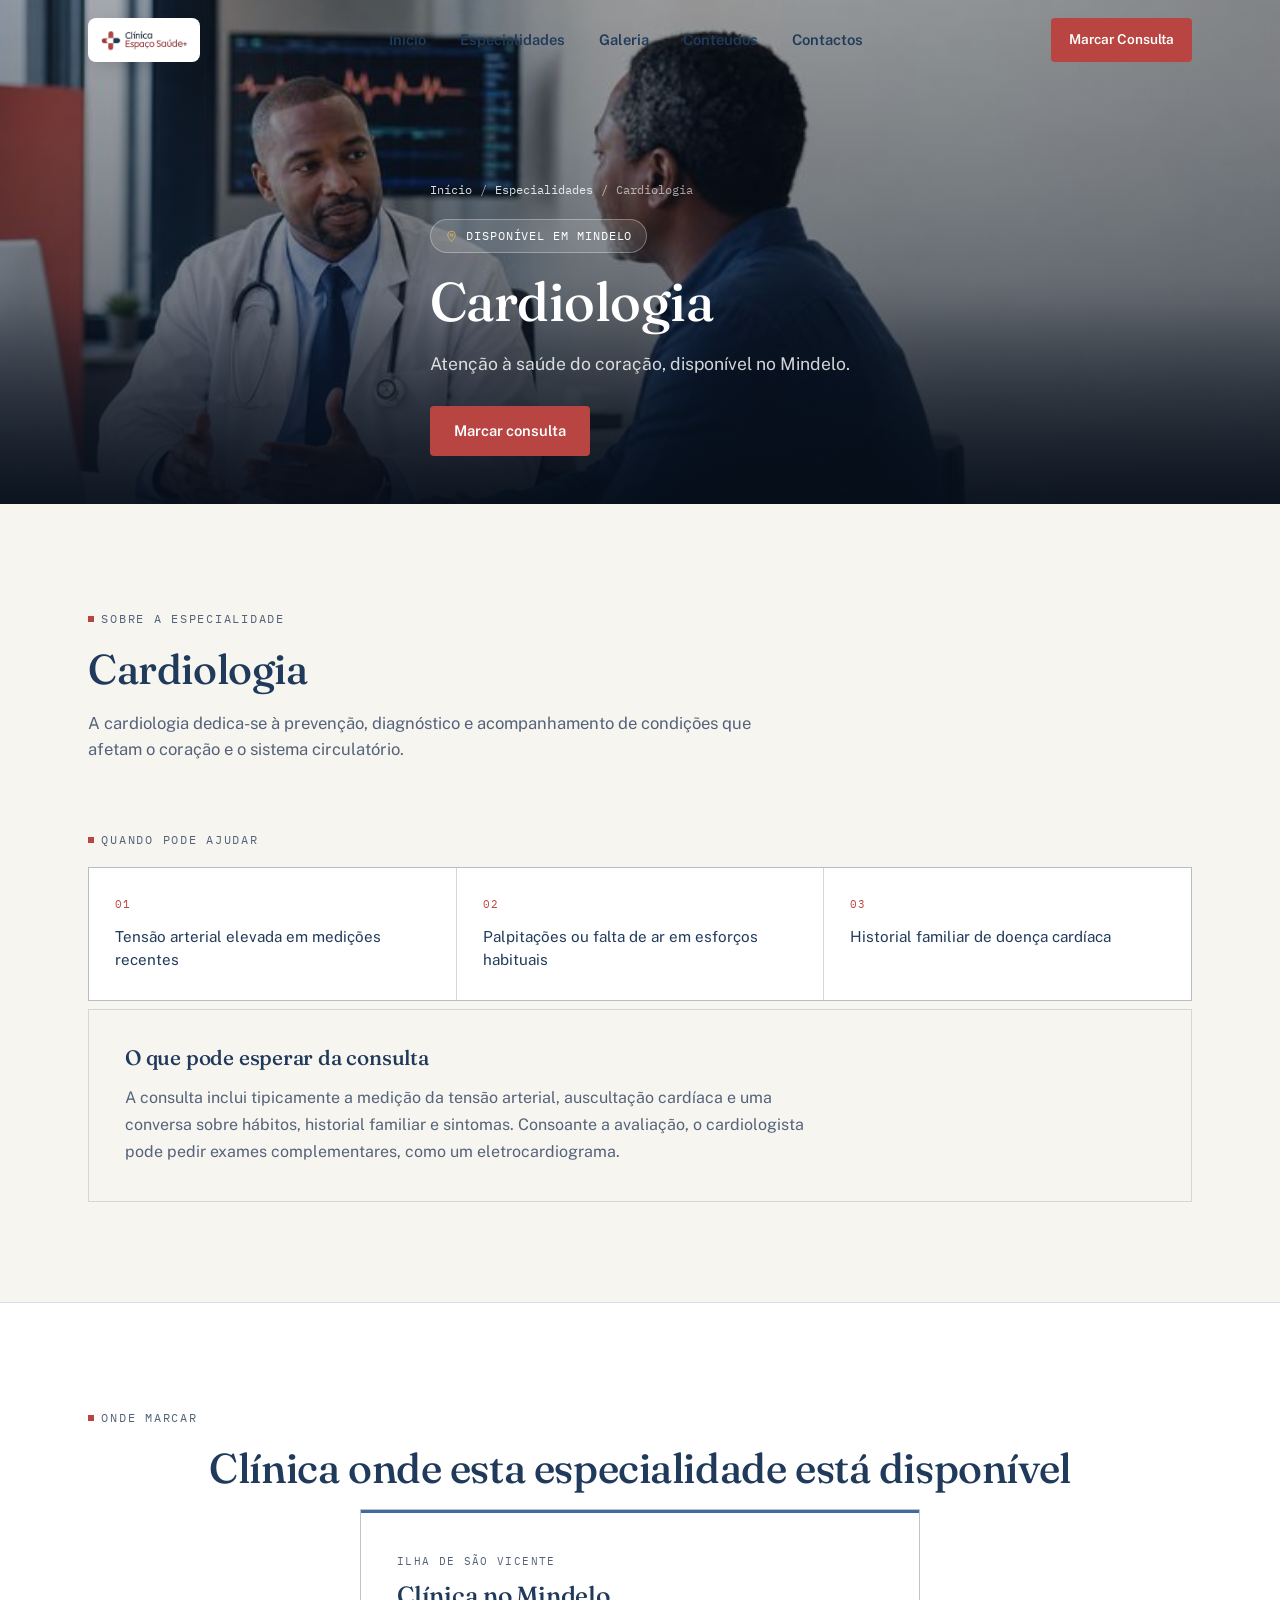
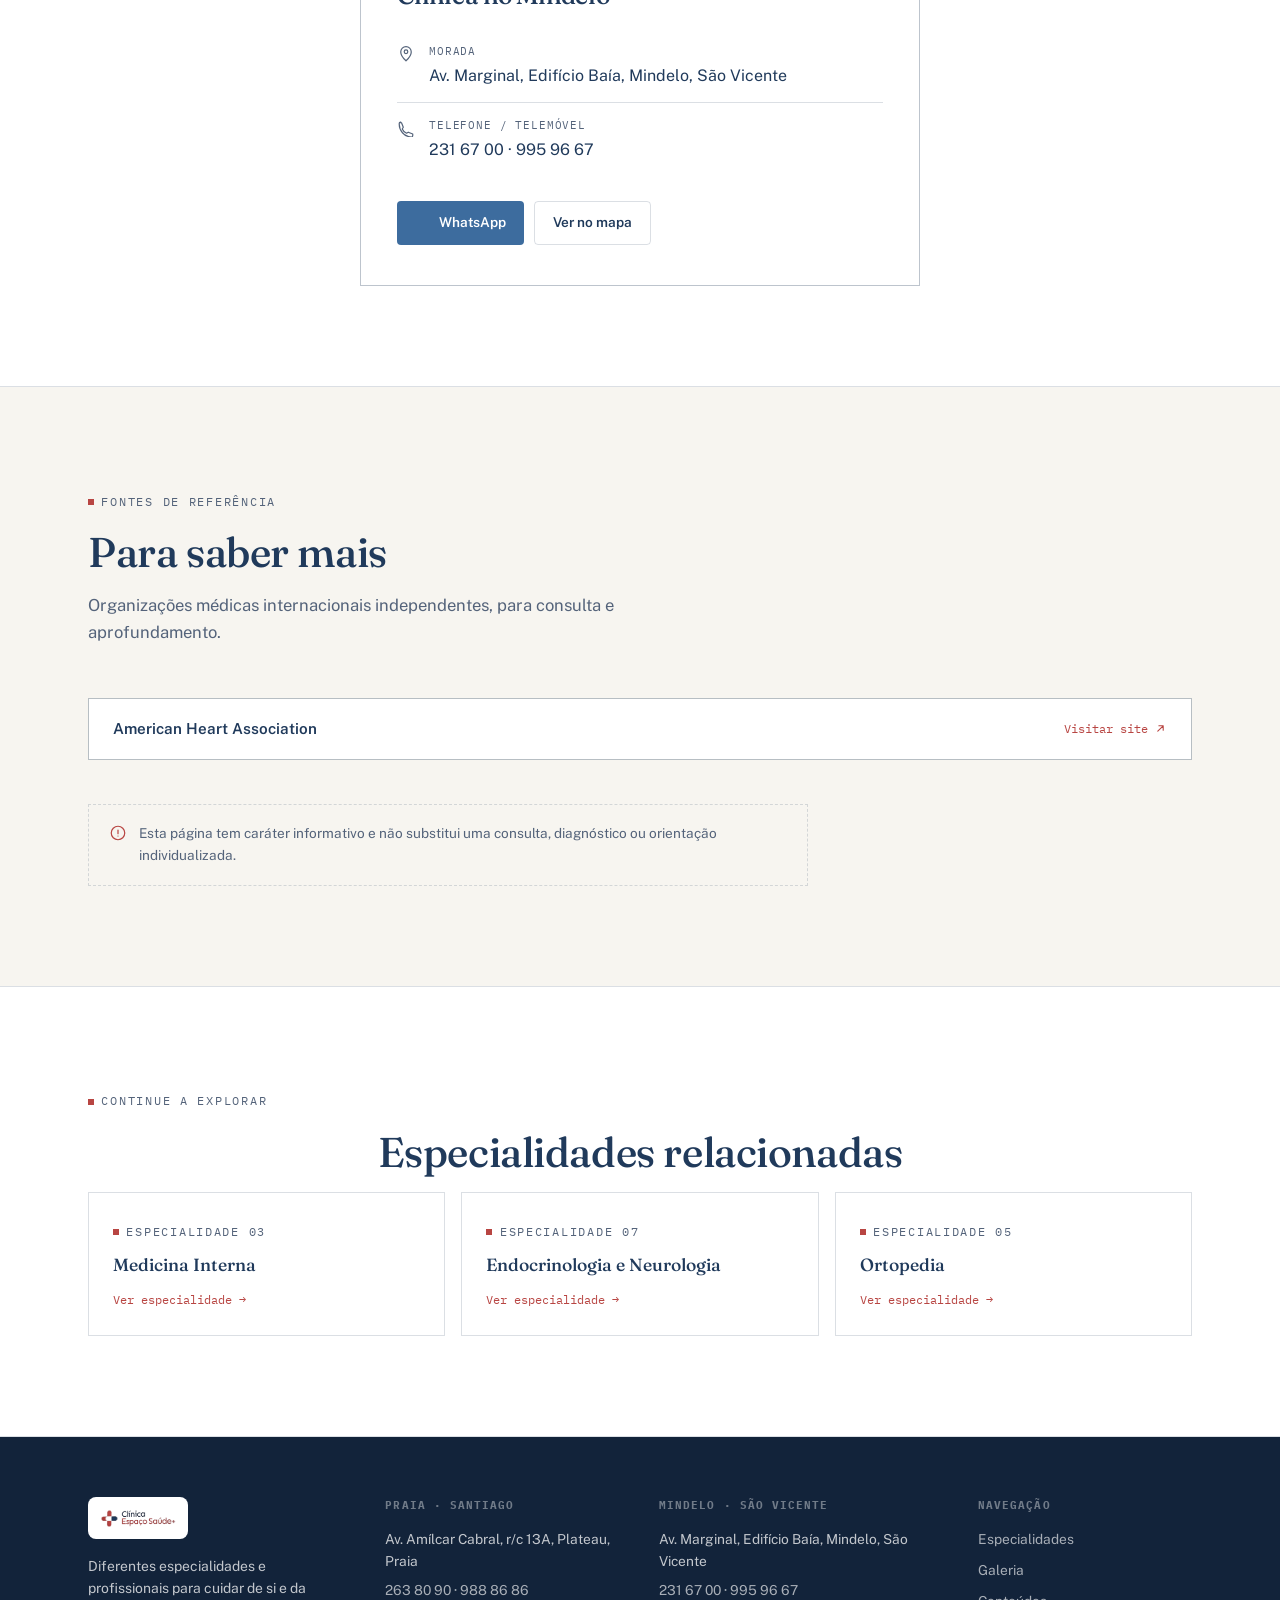
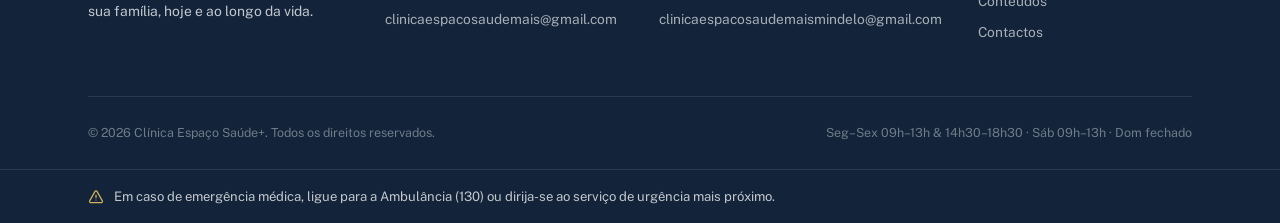
==== especialidades/cardiologia/index.html @ e93e11d9 "Add files via upload atualização do site" ====
<!DOCTYPE html>
<html lang="pt">
<head>
<meta charset="UTF-8">
<meta name="viewport" content="width=device-width, initial-scale=1.0">
<title>Cardiologia · Clínica Espaço Saúde+</title>
<meta name="description" content="A cardiologia dedica-se à prevenção, diagnóstico e acompanhamento de condições que afetam o coração e o sistema circulatório.">

<!-- Open Graph / partilha em redes sociais e WhatsApp -->
<meta property="og:type" content="website">
<meta property="og:site_name" content="Clínica Espaço Saúde+">
<meta property="og:title" content="Cardiologia · Clínica Espaço Saúde+">
<meta property="og:description" content="A cardiologia dedica-se à prevenção, diagnóstico e acompanhamento de condições que afetam o coração e o sistema circulatório.">
<meta property="og:image" content="https://clinicaesm.github.io/espacosaudemais/assets/specialties/cardiologia-prevencao-cabo-verde.jpg">
<meta property="og:url" content="https://clinicaesm.github.io/espacosaudemais/especialidades/cardiologia/">
<meta property="og:locale" content="pt_PT">
<meta name="twitter:card" content="summary_large_image">
<meta name="twitter:title" content="Cardiologia · Clínica Espaço Saúde+">
<meta name="twitter:description" content="A cardiologia dedica-se à prevenção, diagnóstico e acompanhamento de condições que afetam o coração e o sistema circulatório.">
<meta name="twitter:image" content="https://clinicaesm.github.io/espacosaudemais/assets/specialties/cardiologia-prevencao-cabo-verde.jpg">
<link rel="preconnect" href="https://fonts.googleapis.com">
<link rel="preconnect" href="https://fonts.gstatic.com" crossorigin>
<link href="https://fonts.googleapis.com/css2?family=Fraunces:ital,opsz,wght@0,9..144,440;0,9..144,500;0,9..144,600;1,9..144,500&family=Public+Sans:wght@400;500;600;700&family=IBM+Plex+Mono:wght@400;500&display=swap" rel="stylesheet">
<link rel="stylesheet" href="../../assets/site.css">
</head>
<body>

<div class="preloader">
  <svg viewBox="0 0 40 40"><circle cx="10" cy="20" r="6" fill="#B84542"/><circle cx="30" cy="20" r="6" fill="none" stroke="#fff" stroke-width="2"/><path d="M16,20 C20,12 20,28 24,20" fill="none" stroke="#fff" stroke-width="1.4" stroke-dasharray="3 3"/></svg>
</div>
<div class="scroll-progress"></div>

<header class="site-header">
  <div class="container header-inner">
    <a href="../../index.html" class="brand"><span class="brand-chip"><img src="../../assets/brand/logo.png" alt="Clínica Espaço Saúde+"></span></a>
    <nav class="main-nav">
      <a href="../../index.html">Início</a>
      <a href="../../index.html#especialidades">Especialidades</a>
      <a href="../../index.html#galeria">Galeria</a>
      <a href="../../index.html#conteudos">Conteúdos</a>
      <a href="../../index.html#contactos">Contactos</a>
    </nav>
    <a href="https://wa.me/2389959667?text=Ol%C3%A1%21%20Gostaria%20de%20marcar%20uma%20consulta%20na%20Cl%C3%ADnica%20Espa%C3%A7o%20Sa%C3%BAde%2B%20%28Mindelo%29." target="_blank" rel="noopener noreferrer" class="btn btn-primary btn-sm header-cta">Marcar Consulta</a>
    <button class="menu-toggle" aria-label="Abrir menu" aria-expanded="false"><span></span><span></span><span></span></button>
  </div>
  <div class="mobile-nav">
    <a href="../../index.html">Início</a>
    <a href="../../index.html#especialidades">Especialidades</a>
    <a href="../../index.html#galeria">Galeria</a>
    <a href="../../index.html#conteudos">Conteúdos</a>
    <a href="../../index.html#contactos">Contactos</a>
    <a href="https://wa.me/2389959667?text=Ol%C3%A1%21%20Gostaria%20de%20marcar%20uma%20consulta%20na%20Cl%C3%ADnica%20Espa%C3%A7o%20Sa%C3%BAde%2B%20%28Mindelo%29." target="_blank" rel="noopener noreferrer" class="btn btn-primary">Marcar Consulta</a>
  </div>
</header>

<main>
  <section class="spec-page-hero">
    <img src="../../assets/specialties/cardiologia-prevencao-cabo-verde.jpg" alt="Consulta de prevenção cardiovascular com paciente adulto" loading="eager">
    <div class="hero-overlay" aria-hidden="true"></div>
    <div class="container">
      <div class="spec-page-hero-inner">
        <div class="breadcrumb"><a href="../../index.html">Início</a><span>/</span><a href="../../index.html#especialidades">Especialidades</a><span>/</span><span>Cardiologia</span></div>
        <div class="availability-badge"><svg viewBox="0 0 24 24" fill="none" stroke-width="1.6" stroke-linecap="round" stroke-linejoin="round"><path d="M12 21s7-6.4 7-11.8A7 7 0 1 0 5 9.2C5 14.6 12 21 12 21z"/><circle cx="12" cy="9" r="2.4"/></svg>Disponível em Mindelo</div>
        <h1>Cardiologia</h1>
        <p class="hero-sub">Atenção à saúde do coração, disponível no Mindelo.</p>
        <a href="https://wa.me/2389959667?text=Ol%C3%A1%21%20Gostaria%20de%20marcar%20uma%20consulta%20na%20Cl%C3%ADnica%20Espa%C3%A7o%20Sa%C3%BAde%2B%20%28Mindelo%29." target="_blank" rel="noopener noreferrer" class="btn btn-primary">Marcar consulta</a>
      </div>
    </div>
  </section>

  <section class="section">
    <div class="container">
      <p class="eyebrow reveal">Sobre a especialidade</p>
      <h2 class="reveal" style="max-width:640px;">Cardiologia</h2>
      <p class="section-sub reveal" style="max-width:680px;">A cardiologia dedica-se à prevenção, diagnóstico e acompanhamento de condições que afetam o coração e o sistema circulatório.</p>

      <p class="eyebrow reveal" style="margin-top:16px;">Quando pode ajudar</p>
      <div class="situation-grid"><div class="situation-card reveal"><span class="num">01</span><p>Tensão arterial elevada em medições recentes</p></div><div class="situation-card reveal"><span class="num">02</span><p>Palpitações ou falta de ar em esforços habituais</p></div><div class="situation-card reveal"><span class="num">03</span><p>Historial familiar de doença cardíaca</p></div></div>

      <div class="expect-block reveal">
        <h3>O que pode esperar da consulta</h3>
        <p>A consulta inclui tipicamente a medição da tensão arterial, auscultação cardíaca e uma conversa sobre hábitos, historial familiar e sintomas. Consoante a avaliação, o cardiologista pode pedir exames complementares, como um eletrocardiograma.</p>
      </div>
    </div>
  </section>

  <section class="section section--alt">
    <div class="container">
      <p class="eyebrow reveal center">Onde marcar</p>
      <h2 class="reveal center">Clínica onde esta especialidade está disponível</h2>
      <div class="location-panels location-panels--single"><div class="location-panel" style="border-top-color:var(--azul-medio)">
          <p class="loc-eyebrow">Ilha de São Vicente</p>
          <h3>Clínica no Mindelo</h3>
          <div class="loc-row">
            <svg viewBox="0 0 24 24" fill="none" stroke-width="1.6" stroke-linecap="round" stroke-linejoin="round"><path d="M12 21s7-6.4 7-11.8A7 7 0 1 0 5 9.2C5 14.6 12 21 12 21z"/><circle cx="12" cy="9" r="2.4"/></svg>
            <div><div class="label">Morada</div><div class="val">Av. Marginal, Edifício Baía, Mindelo, São Vicente</div></div>
          </div>
          <div class="loc-row">
            <svg viewBox="0 0 24 24" fill="none" stroke-width="1.6" stroke-linecap="round" stroke-linejoin="round"><path d="M4 5h2l2.4 6-1.4 2.3a11 11 0 0 0 5.7 5.7l2.3-1.4 6 2.4v2a2 2 0 0 1-2.2 2A17 17 0 0 1 3 6.2 2 2 0 0 1 5 4z"/></svg>
            <div><div class="label">Telefone / Telemóvel</div><div class="val"><a href="tel:+2382316700">231 67 00</a> · <a href="tel:+2389959667">995 96 67</a></div></div>
          </div>
          <div class="loc-actions">
            <a href="https://wa.me/2389959667?text=Ol%C3%A1%21%20Gostaria%20de%20marcar%20uma%20consulta%20na%20Cl%C3%ADnica%20Espa%C3%A7o%20Sa%C3%BAde%2B%20%28Mindelo%29." target="_blank" rel="noopener noreferrer" class="btn btn-primary btn-sm" style="background:var(--azul-medio)"><svg viewBox="0 0 24 24" fill="none" stroke-width="2" stroke-linecap="round" stroke-linejoin="round"><path d="M12 3a9 9 0 0 0-7.8 13.5L3 21l4.6-1.2A9 9 0 1 0 12 3z"/><path d="M8.3 9.3c.3 2.4 2.4 5 4.8 5.8.6.2 1.2 0 1.5-.5l.4-.7c.2-.3.6-.4.9-.2l1.9.9c.3.1.5.5.4.8-.4 1.5-1.7 2.4-3.2 2.2-3.7-.4-7-3.8-7.4-7.4-.2-1.5.7-2.8 2.2-3.2.3-.1.7.1.8.4l.9 1.9c.1.3 0 .7-.2.9l-.7.4c-.5.3-.7.9-.5 1.5z"/></svg>WhatsApp</a>
            <a href="https://www.google.com/maps/search/?api=1&query=Av.%20Marginal%2C%20Edif%C3%ADcio%20Ba%C3%ADa%2C%20Mindelo%2C%20S%C3%A3o%20Vicente%2C%20Cabo%20Verde" target="_blank" rel="noopener noreferrer" class="btn btn-ghost btn-sm">Ver no mapa</a>
          </div>
        </div></div>
    </div>
  </section>

  <section class="section">
    <div class="container">
      <p class="eyebrow reveal">Fontes de referência</p>
      <h2 class="reveal" style="max-width:640px;">Para saber mais</h2>
      <p class="section-sub reveal">Organizações médicas internacionais independentes, para consulta e aprofundamento.</p>
      <div class="reference-list"><div class="reference-item"><span>American Heart Association</span><a href="https://www.heart.org/en/health-topics" target="_blank" rel="noopener noreferrer">Visitar site <svg viewBox="0 0 24 24" fill="none" stroke-width="2" stroke-linecap="round" stroke-linejoin="round"><path d="M7 17 17 7M9 7h8v8"/></svg></a></div></div>

      <div class="disclaimer-note reveal">
        <svg viewBox="0 0 24 24" fill="none" stroke-width="1.6" stroke-linecap="round" stroke-linejoin="round"><circle cx="12" cy="12" r="9"/><path d="M12 8v5M12 16h.01"/></svg>
        <p>Esta página tem caráter informativo e não substitui uma consulta, diagnóstico ou orientação individualizada.</p>
      </div>
    </div>
  </section>

  <section class="section section--alt">
    <div class="container">
      <p class="eyebrow reveal center">Continue a explorar</p>
      <h2 class="reveal center">Especialidades relacionadas</h2>
      <div class="related-grid"><a class="related-card" href="../../especialidades/medicina-interna/index.html"><p class="eyebrow">Especialidade 03</p><h4>Medicina Interna</h4><span class="arrow">Ver especialidade →</span></a><a class="related-card" href="../../especialidades/endocrinologia-neurologia/index.html"><p class="eyebrow">Especialidade 07</p><h4>Endocrinologia e Neurologia</h4><span class="arrow">Ver especialidade →</span></a><a class="related-card" href="../../especialidades/ortopedia/index.html"><p class="eyebrow">Especialidade 05</p><h4>Ortopedia</h4><span class="arrow">Ver especialidade →</span></a></div>
    </div>
  </section>
</main>

<footer class="site-footer">
  <div class="container">
    <div class="footer-grid">
      <div>
        <span class="footer-brand-chip"><img src="../../assets/brand/logo.png" alt="Clínica Espaço Saúde+"></span>
        <p>Diferentes especialidades e profissionais para cuidar de si e da sua família, hoje e ao longo da vida.</p>
      </div>
      <div class="footer-col">
        <h5>Praia · Santiago</h5>
        <div>Av. Amílcar Cabral, r/c 13A, Plateau, Praia</div>
        <div><a href="tel:+2382638090" style="display:inline;margin:0;">263 80 90</a> · <a href="tel:+2389888686" style="display:inline;margin:0;">988 86 86</a></div>
        <div><a href="mailto:clinicaespacosaudemais@gmail.com" style="display:inline;margin:0;">clinicaespacosaudemais@gmail.com</a></div>
      </div>
      <div class="footer-col">
        <h5>Mindelo · São Vicente</h5>
        <div>Av. Marginal, Edifício Baía, Mindelo, São Vicente</div>
        <div><a href="tel:+2382316700" style="display:inline;margin:0;">231 67 00</a> · <a href="tel:+2389959667" style="display:inline;margin:0;">995 96 67</a></div>
        <div><a href="mailto:clinicaespacosaudemaismindelo@gmail.com" style="display:inline;margin:0;">clinicaespacosaudemaismindelo@gmail.com</a></div>
      </div>
      <div class="footer-col">
        <h5>Navegação</h5>
        <a href="../../index.html#especialidades">Especialidades</a>
        <a href="../../index.html#galeria">Galeria</a>
        <a href="../../index.html#conteudos">Conteúdos</a>
        <a href="../../index.html#contactos">Contactos</a>
      </div>
    </div>
    <div class="footer-bottom">
      <span>© <span class="year"></span> Clínica Espaço Saúde+. Todos os direitos reservados.</span>
      <span>Seg–Sex 09h–13h &amp; 14h30–18h30 · Sáb 09h–13h · Dom fechado</span>
    </div>
  </div>
</footer>

<div class="emergency-note">
  <div class="container">
    <svg viewBox="0 0 24 24" fill="none" stroke-width="1.8" stroke-linecap="round" stroke-linejoin="round"><path d="M12 9v4M12 16.5h.01M10.3 3.9 2.5 17.8A1.8 1.8 0 0 0 4 20.5h16a1.8 1.8 0 0 0 1.5-2.7L13.7 3.9a1.8 1.8 0 0 0-3.4 0Z"/></svg>
    <span>Em caso de emergência médica, ligue para a Ambulância (130) ou dirija-se ao serviço de urgência mais próximo.</span>
  </div>
</div>

<button class="back-to-top" aria-label="Voltar ao topo"><svg viewBox="0 0 24 24" fill="none" stroke-width="2" stroke-linecap="round" stroke-linejoin="round"><path d="M12 19V5M5 12l7-7 7 7"/></svg></button>

<script src="../../assets/page.js"></script>
</body>
</html>
---- assets/site.css ----
/* ============ RESET ============ */
*,*::before,*::after{box-sizing:border-box;margin:0;padding:0;}
html{scroll-behavior:smooth;}
img,svg{display:block;max-width:100%;}
a{color:inherit;text-decoration:none;}
button{font:inherit;background:none;border:none;cursor:pointer;color:inherit;}
ul{list-style:none;}
img{height:auto;}

/* ============ TOKENS (paleta real da logo) ============ */
:root{
  --tinta:#203A5B;        /* azul-marinho — extraído da logo oficial (píxeis sólidos) */
  --tinta-deep:#12233A;   /* azul-marinho profundo — Hero, rodapé, blocos institucionais */
  --azul-medio:#3D6C9E;   /* azul médio, acento secundário (Mindelo) */
  --sinal:#B84542;        /* coral — extraído da logo oficial (píxeis sólidos) */
  --sinal-2:#96332F;      /* coral profundo — hover e texto coral sobre fundo claro */
  --dourado:#D3B45D;      /* dourado — detalhe cartográfico discreto */
  --bruma:#F7F5F0;        /* marfim — fundo das secções claras alternadas (era cinza-claro) */
  --papel:#FFFFFF;
  --neblina:#54637A;
  --linha:rgba(32,58,91,.16);
  --radius:4px;
  --ease:cubic-bezier(.22,1,.36,1);
  --font-display:'Fraunces',Georgia,serif;
  --font-body:'Public Sans',-apple-system,BlinkMacSystemFont,'Segoe UI',sans-serif;
  --font-mono:'IBM Plex Mono','SFMono-Regular',Menlo,monospace;
}

body{font-family:var(--font-body);background:var(--bruma);color:var(--tinta);line-height:1.6;overflow-x:hidden;-webkit-font-smoothing:antialiased;}
h1,h2,h3{font-family:var(--font-display);font-weight:500;line-height:1.14;letter-spacing:-.01em;}
.container{max-width:1160px;margin:0 auto;padding:0 28px;}
.section{padding:100px 0;position:relative;}
.section--alt{background:var(--papel);border-top:1px solid var(--linha);border-bottom:1px solid var(--linha);}
.center{text-align:center;margin-left:auto;margin-right:auto;}
a:focus-visible,button:focus-visible,[tabindex]:focus-visible{outline:2px solid var(--sinal);outline-offset:3px;border-radius:2px;}

.eyebrow{font-family:var(--font-mono);font-size:.72rem;letter-spacing:.15em;text-transform:uppercase;color:var(--neblina);display:inline-flex;align-items:center;gap:.65em;margin-bottom:18px;}
.eyebrow::before{content:'';width:6px;height:6px;background:var(--sinal);flex-shrink:0;}
.eyebrow.on-dark{color:rgba(255,255,255,.68);}

h2{font-size:clamp(1.85rem,1.3rem + 2.2vw,2.6rem);margin-bottom:16px;}
.section-sub{color:var(--neblina);font-size:1.04rem;max-width:560px;margin-bottom:52px;}
.section-sub.center{margin-left:auto;margin-right:auto;}

.reveal{opacity:0;transform:translateY(22px);transition:opacity .8s var(--ease),transform .8s var(--ease);}
.reveal.in{opacity:1;transform:translateY(0);}
.reveal-mask .mask-line{overflow:hidden;display:block;}
.reveal-mask .mask-line span{display:inline-block;transform:translateY(112%);transition:transform 1s var(--ease);}
.reveal-mask.in .mask-line span{transform:translateY(0);}

.btn{display:inline-flex;align-items:center;justify-content:center;gap:8px;min-height:44px;padding:13px 24px;border-radius:var(--radius);font-size:.92rem;font-weight:600;transition:transform .3s var(--ease),background .3s var(--ease),box-shadow .3s var(--ease),border-color .3s var(--ease);white-space:nowrap;}
.btn-primary{background:var(--sinal);color:#fff;}
.btn-primary:hover{background:var(--sinal-2);transform:translateY(-2px);box-shadow:0 10px 24px -8px rgba(184,65,62,.5);}
.btn-ghost{border:1px solid var(--linha);color:var(--tinta);}
.btn-ghost:hover{border-color:var(--tinta);}
.btn-light{background:#fff;color:var(--tinta);}
.btn-light:hover{transform:translateY(-2px);box-shadow:0 10px 24px -8px rgba(0,0,0,.3);}
.btn-outline-light{border:1px solid rgba(255,255,255,.45);color:#fff;}
.btn-outline-light:hover{border-color:#fff;background:rgba(255,255,255,.08);}
.btn-sm{padding:10px 18px;font-size:.85rem;}
.btn svg{width:16px;height:16px;flex-shrink:0;}

/* ============ PRELOADER / PROGRESS ============ */
.preloader{position:fixed;inset:0;background:var(--tinta);z-index:999;display:flex;align-items:center;justify-content:center;transition:opacity .6s var(--ease),visibility .6s;}
.preloader svg{width:34px;height:34px;}
.preloader.done{opacity:0;visibility:hidden;}
.scroll-progress{position:fixed;top:0;left:0;height:2px;background:var(--sinal);width:0%;z-index:200;transition:width .1s linear;}

/* ============ HEADER ============ */
.site-header{position:fixed;top:0;left:0;right:0;z-index:150;padding:18px 0;transition:padding .35s var(--ease),background .35s var(--ease),box-shadow .35s var(--ease);}
.site-header.scrolled{padding:12px 0;background:rgba(245,246,247,.9);backdrop-filter:blur(14px);-webkit-backdrop-filter:blur(14px);box-shadow:0 1px 0 var(--linha);}
.header-inner{display:flex;align-items:center;justify-content:space-between;gap:24px;}
.brand{display:flex;align-items:center;cursor:pointer;}
.brand-chip{background:#fff;border-radius:8px;padding:7px 12px;box-shadow:0 6px 20px -8px rgba(20,35,55,.35);display:flex;align-items:center;transition:box-shadow .3s var(--ease);}
.site-header.scrolled .brand-chip{box-shadow:none;padding:5px 8px;}
.brand-chip img{height:30px;width:auto;display:block;}
.main-nav{display:flex;gap:34px;font-size:.92rem;font-weight:600;}
.main-nav button{position:relative;padding:4px 0;color:#fff;transition:color .3s var(--ease);cursor:pointer;}
.site-header.scrolled .main-nav button{color:var(--tinta);}
.main-nav button::after{content:'';position:absolute;left:0;bottom:0;width:0;height:1px;background:currentColor;transition:width .3s var(--ease);}
.main-nav button:hover::after{width:100%;}
.header-cta{display:inline-flex;}
.menu-toggle{display:none;flex-direction:column;justify-content:center;align-items:center;gap:5px;width:44px;height:44px;}
.menu-toggle span{height:2px;background:#fff;width:26px;transition:transform .3s var(--ease),opacity .3s var(--ease),background .3s var(--ease);}
.site-header.scrolled .menu-toggle span{background:var(--tinta);}
.menu-toggle.active span:nth-child(1){transform:translateY(7px) rotate(45deg);}
.menu-toggle.active span:nth-child(2){opacity:0;}
.menu-toggle.active span:nth-child(3){transform:translateY(-7px) rotate(-45deg);}
.mobile-nav{display:none;flex-direction:column;gap:2px;background:var(--papel);border-top:1px solid var(--linha);max-height:0;overflow:hidden;transition:max-height .4s var(--ease);box-shadow:0 20px 40px -20px rgba(20,35,55,.3);}
.mobile-nav.open{max-height:460px;}
.mobile-nav button{text-align:left;padding:16px 28px;border-bottom:1px solid var(--linha);font-size:.95rem;font-weight:600;color:var(--tinta);cursor:pointer;}
.mobile-nav .btn{margin:16px 28px;}

/* ============ HERO ============ */
.hero{position:relative;min-height:92vh;display:flex;align-items:center;overflow:hidden;background:var(--tinta-deep);}
.hero .container{width:100%;}
.hero-photo{position:absolute;inset:0;background-image:url('assets/background/hero-familia-ilhas.jpg');background-size:cover;background-position:center 26%;background-repeat:no-repeat;}
.hero-overlay{position:absolute;inset:0;background:linear-gradient(105deg,rgba(8,18,32,.82) 0%,rgba(8,18,32,.6) 34%,rgba(8,18,32,.28) 58%,rgba(8,18,32,.05) 78%);}
.hero-overlay::after{content:'';position:absolute;inset:0;background:linear-gradient(to top,rgba(6,14,26,.55),transparent 40%);}
@media (max-width:900px){
  .hero{min-height:100vh;}
  .hero-photo{background-position:78% center;}
  .hero-overlay{background:linear-gradient(180deg,rgba(8,18,32,.55) 0%,rgba(8,18,32,.72) 55%,rgba(8,18,32,.92) 100%);}
}
.hero-inner{position:relative;z-index:1;max-width:640px;padding:170px 0 90px;}
.hero-lead{font-family:var(--font-display);font-style:italic;font-size:clamp(1.15rem,.9rem + 1vw,1.5rem);color:rgba(255,255,255,.88);font-weight:440;margin-bottom:10px;}
.hero h1{font-size:clamp(2.6rem,1.9rem + 3.2vw,4.2rem);color:#fff;margin-bottom:22px;}
.hero-sub{font-size:1.1rem;color:rgba(255,255,255,.82);max-width:520px;margin-bottom:40px;line-height:1.65;}
.hero-actions{display:flex;flex-wrap:wrap;gap:14px;}

/* ============ INDICATORS (glassmorphism) ============ */
.indicators{position:relative;background:linear-gradient(180deg,var(--tinta-deep) 0%,#233F5E 45%,#5A7B9C 78%,var(--bruma) 100%);padding:0 0 110px;margin-top:-1px;}
.indicators-grid{display:grid;grid-template-columns:repeat(3,1fr);gap:20px;position:relative;z-index:1;}
.indicator-card{background:rgba(255,255,255,.07);border:1px solid rgba(255,255,255,.14);backdrop-filter:blur(10px);-webkit-backdrop-filter:blur(10px);border-radius:14px;padding:32px 26px;text-align:center;position:relative;overflow:hidden;transition:transform .4s var(--ease),border-color .4s var(--ease);}
.indicator-card::before{content:'';position:absolute;top:-40%;left:-20%;width:70%;height:140%;background:radial-gradient(circle,rgba(194,161,119,.16),transparent 70%);pointer-events:none;}
.indicator-card:hover{transform:translateY(-4px);border-color:rgba(194,161,119,.4);}
.indicator-card svg{width:26px;height:26px;stroke:var(--dourado);margin:0 auto 16px;}
.indicator-num{font-family:var(--font-mono);font-size:2.4rem;font-weight:500;color:#fff;display:block;}
.indicator-label{font-family:var(--font-mono);font-size:.72rem;letter-spacing:.1em;text-transform:uppercase;color:rgba(255,255,255,.6);margin-top:6px;}
@media (prefers-reduced-motion:no-preference){
  .indicator-card{animation:floatCard 6s ease-in-out infinite;}
  .indicator-card:nth-child(2){animation-delay:.5s;animation-duration:6.6s;}
  .indicator-card:nth-child(3){animation-delay:1s;}
}
@keyframes floatCard{0%,100%{transform:translateY(0);}50%{transform:translateY(-6px);}}
@media (max-width:700px){.indicators-grid{grid-template-columns:1fr;gap:14px;}}


/* ============ SPECIALTY STREAMING RAIL (de specialty-streaming.css) ============ */
.specialty-streaming{padding:96px clamp(20px,6vw,88px);overflow:hidden;background:#fff;color:var(--tinta);}
.specialty-streaming__heading{display:grid;grid-template-columns:1.16fr .84fr;align-items:end;gap:48px;max-width:1240px;margin:0 auto 28px;}
.specialty-streaming__eyebrow{margin:0;color:var(--sinal);font:600 .68rem/1.2 var(--font-mono);letter-spacing:.12em;text-transform:uppercase;}
.specialty-streaming h2{max-width:680px;margin:12px 0 0;font-family:var(--font-display);font-size:clamp(2.2rem,1.5rem + 2.5vw,4rem);line-height:1.02;letter-spacing:-.03em;}
.specialty-streaming__heading>p{max-width:390px;margin:0;color:var(--neblina);font:400 1rem/1.7 var(--font-body);}
.specialty-streaming__rail{display:flex;gap:14px;width:min(1320px,calc(100% + 40px));margin:0 auto;padding:16px 20px 32px;overflow-x:auto;overscroll-behavior-inline:contain;scroll-snap-type:x mandatory;scrollbar-width:thin;scrollbar-color:rgba(22,116,119,.55) transparent;perspective:1100px;}
.specialty-streaming__rail::-webkit-scrollbar{height:7px;}
.specialty-streaming__rail::-webkit-scrollbar-track{background:rgba(16,43,58,.08);}
.specialty-streaming__rail::-webkit-scrollbar-thumb{background:#167477;border-radius:999px;}
.specialty-streaming__card{position:relative;flex:0 0 clamp(240px,25vw,335px);min-height:245px;aspect-ratio:16/10;overflow:hidden;border:1px solid rgba(255,255,255,.12);background:var(--tinta);box-shadow:0 11px 24px rgba(10,30,41,.17);color:#fff;scroll-snap-align:start;transform:translateZ(0);transition:transform .25s cubic-bezier(.23,1,.32,1),box-shadow .25s cubic-bezier(.23,1,.32,1);cursor:pointer;text-align:left;padding:0;}
.specialty-streaming__card::before{content:"";position:absolute;z-index:3;inset:0;border:1px solid rgba(244,219,101,.3);opacity:0;transition:opacity .2s cubic-bezier(.23,1,.32,1);pointer-events:none;}
.specialty-streaming__card:hover{z-index:2;transform:translateY(-10px) scale(1.055) rotateY(-1.6deg);box-shadow:0 24px 42px rgba(10,30,41,.28);}
.specialty-streaming__card:hover::before{opacity:1;}
.specialty-streaming__card:focus-visible{outline:2px solid var(--sinal);outline-offset:3px;}
.specialty-streaming__card img{position:absolute;inset:0;width:100%;height:100%;object-fit:cover;transition:transform .55s cubic-bezier(.23,1,.32,1);}
.specialty-streaming__card:hover img{transform:scale(1.08);}
.specialty-streaming__shade{position:absolute;inset:0;background:linear-gradient(180deg,rgba(6,27,39,.05) 8%,rgba(6,27,39,.57) 52%,rgba(6,27,39,.97) 100%);}
.specialty-streaming__meta{position:absolute;z-index:2;top:17px;left:17px;right:17px;display:flex;align-items:center;justify-content:space-between;}
.specialty-streaming__number{color:var(--sinal);font:600 .62rem/1 var(--font-mono);letter-spacing:.1em;}
.specialty-streaming__location{padding:5px 7px;border:1px solid rgba(255,255,255,.35);background:rgba(6,27,39,.68);backdrop-filter:blur(8px);font:600 .64rem/1 var(--font-mono);letter-spacing:.08em;text-transform:uppercase;}
.specialty-streaming__copy{position:absolute;z-index:2;right:17px;bottom:17px;left:17px;}
.specialty-streaming__copy h3{margin:0;font-family:var(--font-display);font-size:1.4rem;line-height:1.05;letter-spacing:-.02em;}
.specialty-streaming__copy p{display:-webkit-box;overflow:hidden;margin:6px 0 0;color:rgba(255,255,255,.79);font:400 .73rem/1.45 var(--font-body);-webkit-box-orient:vertical;-webkit-line-clamp:2;}
.specialty-streaming__link{display:inline-flex;align-items:center;gap:8px;margin-top:10px;color:#fff;font:700 .74rem/1 var(--font-body);}
.specialty-streaming__arrow{color:var(--sinal);font-size:1rem;}
.specialty-streaming__note{max-width:670px;margin:0 auto;padding-left:17px;border-left:2px solid var(--sinal);color:var(--neblina);font:400 .78rem/1.55 var(--font-body);}
@media (max-width:760px){
  .specialty-streaming{padding:70px 18px;}
  .specialty-streaming__heading{grid-template-columns:1fr;gap:14px;}
  .specialty-streaming__rail{width:calc(100% + 36px);margin-left:-18px;padding:12px 18px 27px;gap:12px;}
  .specialty-streaming__card{flex-basis:78vw;min-height:260px;}
  .specialty-streaming__card:hover{transform:none;}
}
@media (prefers-reduced-motion:reduce){.specialty-streaming *{transition-duration:.01ms!important;}}

/* ============ WHY ============ */
.why-grid{display:grid;grid-template-columns:.85fr 1.15fr;gap:60px;align-items:start;}
.why-text h2{margin-bottom:18px;}
.why-cards{display:flex;flex-direction:column;gap:1px;background:var(--linha);border:1px solid var(--linha);}
.why-card{background:var(--papel);padding:26px 28px;display:flex;gap:18px;align-items:flex-start;}
.why-card svg{width:22px;height:22px;stroke:var(--sinal);flex-shrink:0;margin-top:3px;}
.why-card h4{font-size:1rem;font-weight:600;margin-bottom:6px;}
.why-card p{font-size:.88rem;color:var(--neblina);}

/* ============ LOCATIONS + MAP ============ */
.location-panels{display:grid;grid-template-columns:1fr 1fr;gap:1px;background:var(--linha);border:1px solid var(--linha);margin-bottom:40px;}
.location-panel{background:var(--papel);padding:40px 36px;border-top:3px solid var(--tinta);}
.location-panel[data-loc="mindelo"]{border-top-color:var(--azul-medio);}
.loc-eyebrow{font-family:var(--font-mono);font-size:.7rem;letter-spacing:.12em;text-transform:uppercase;color:var(--neblina);margin-bottom:10px;}
.location-panel h3{font-family:var(--font-display);font-size:1.55rem;font-weight:500;margin-bottom:20px;}
.loc-row{display:flex;gap:14px;padding:14px 0;border-top:1px solid var(--linha);}
.loc-row:first-of-type{border-top:none;}
.loc-row svg{width:18px;height:18px;stroke:var(--neblina);flex-shrink:0;margin-top:2px;}
.loc-row .label{font-family:var(--font-mono);font-size:.66rem;letter-spacing:.08em;text-transform:uppercase;color:var(--neblina);margin-bottom:3px;}
.loc-row .val a{transition:color .3s;}
.loc-row .val a:hover{color:var(--sinal);}
.loc-actions{display:flex;gap:10px;margin-top:24px;flex-wrap:wrap;}
.location-panel[data-loc="mindelo"] .btn-primary{background:var(--azul-medio);}
.location-panel[data-loc="mindelo"] .btn-primary:hover{background:#2E547C;box-shadow:0 10px 24px -8px rgba(61,108,158,.5);}

/* ============ ATLAS SCENE (cena cartográfica 3D) ============ */
.atlas-scene{border:1px solid var(--linha);background:var(--bruma);padding:0;overflow:hidden;}
.atlas-stage{position:relative;width:100%;aspect-ratio:680/300;perspective:1300px;overflow:hidden;}
.atlas-grid-bg{position:absolute;inset:0;background-image:repeating-linear-gradient(0deg,rgba(16,43,58,.07) 0 1px,transparent 1px 34px),repeating-linear-gradient(90deg,rgba(16,43,58,.07) 0 1px,transparent 1px 34px);}
.atlas-halo{position:absolute;border-radius:50%;background:radial-gradient(ellipse,rgba(16,43,58,.22),transparent 72%);filter:blur(3px);pointer-events:none;}
.atlas-halo--praia{width:30%;height:10%;left:15%;top:85%;}
.atlas-halo--mindelo{width:19%;height:8%;left:73%;top:50%;}
.atlas-route-svg{position:absolute;inset:0;width:100%;height:100%;z-index:1;}
.atlas-route{stroke:var(--sinal);stroke-width:1.6;stroke-dasharray:1 8;stroke-linecap:round;opacity:.85;}
.atlas-route-dot{fill:var(--sinal);filter:drop-shadow(0 0 4px rgba(184,69,66,.7));}
.atlas-island{position:absolute;z-index:2;filter:drop-shadow(0 16px 18px rgba(16,43,58,.28));transition:opacity .5s var(--ease),filter .5s var(--ease);transform-style:preserve-3d;}
.atlas-island:not(.is-active){opacity:.5;filter:drop-shadow(0 10px 14px rgba(16,43,58,.18)) saturate(.75);}
.atlas-island--praia{left:10%;top:41%;width:34%;height:48%;}
.atlas-island--mindelo{left:68%;top:14%;width:24%;height:41%;}
@media (prefers-reduced-motion:no-preference){
  .atlas-island--praia{animation:atlasFloatA 22s ease-in-out infinite;}
  .atlas-island--mindelo{animation:atlasFloatB 26s ease-in-out infinite;}
}
@keyframes atlasFloatA{0%,100%{transform:rotateY(-5deg) rotateX(2deg) translateY(0);}50%{transform:rotateY(5deg) rotateX(-1deg) translateY(-7px);}}
@keyframes atlasFloatB{0%,100%{transform:rotateY(4deg) rotateX(-2deg) translateY(-3px);}50%{transform:rotateY(-4deg) rotateX(1deg) translateY(4px);}}
.atlas-controls{display:flex;gap:10px;justify-content:center;flex-wrap:wrap;padding:22px 20px 4px;}
.atlas-label{font-family:var(--font-mono);font-size:.76rem;letter-spacing:.05em;padding:9px 16px;border:1px solid var(--linha);border-radius:100px;color:var(--neblina);background:var(--papel);transition:all .3s var(--ease);}
.atlas-label.is-active{background:var(--tinta);border-color:var(--tinta);color:#fff;}
.atlas-label:not(.is-active):hover{border-color:var(--tinta);color:var(--tinta);}
.atlas-cta{display:flex;margin:16px auto 24px;width:max-content;}
@media (max-width:700px){
  .atlas-stage{aspect-ratio:340/280;}
  .atlas-island--praia{left:11%;top:47%;width:47%;height:41%;}
  .atlas-island--mindelo{left:58%;top:12%;width:34%;height:34%;}
  .atlas-halo--praia{width:40%;left:12%;top:86%;}
  .atlas-halo--mindelo{width:27%;left:60%;top:44%;}
}

/* Lightbox */
.lightbox{position:fixed;inset:0;background:rgba(6,14,26,.94);z-index:400;display:flex;align-items:center;justify-content:center;opacity:0;visibility:hidden;transition:opacity .35s var(--ease),visibility .35s;}
.lightbox.active{opacity:1;visibility:visible;}
.lightbox img{max-width:88vw;max-height:78vh;object-fit:contain;border-radius:4px;}
.lightbox-caption{position:absolute;bottom:36px;left:0;right:0;text-align:center;color:#fff;font-size:.9rem;font-family:var(--font-mono);}
.lightbox-close,.lightbox-prev,.lightbox-next{position:absolute;background:rgba(255,255,255,.1);border:1px solid rgba(255,255,255,.25);border-radius:50%;width:46px;height:46px;display:flex;align-items:center;justify-content:center;transition:background .3s;}
.lightbox-close:hover,.lightbox-prev:hover,.lightbox-next:hover{background:rgba(255,255,255,.22);}
.lightbox-close svg,.lightbox-prev svg,.lightbox-next svg{width:18px;height:18px;stroke:#fff;}
.lightbox-close{top:24px;right:24px;}
.lightbox-prev{left:24px;top:50%;transform:translateY(-50%);}
.lightbox-next{right:24px;top:50%;transform:translateY(-50%);}
@media (max-width:700px){.lightbox-prev,.lightbox-next{width:38px;height:38px;}.lightbox-prev{left:10px;}.lightbox-next{right:10px;}}

/* ============ BLOG ============ */
.blog-note{display:flex;align-items:center;gap:10px;font-family:var(--font-mono);font-size:.75rem;color:var(--neblina);border:1px dashed var(--linha);padding:12px 16px;margin-bottom:44px;max-width:640px;}
.blog-note svg{width:16px;height:16px;stroke:var(--sinal);flex-shrink:0;}

/* ============ CTA BAND ============ */
.cta-band{background:var(--tinta);color:#fff;padding:90px 0;text-align:center;position:relative;overflow:hidden;}
.cta-band h2{color:#fff;}
.cta-band p{color:rgba(255,255,255,.65);max-width:460px;margin:0 auto 32px;font-size:1.02rem;}
.cta-actions{display:flex;gap:14px;justify-content:center;flex-wrap:wrap;}

/* ============ FOOTER ============ */
.site-footer{background:var(--tinta-deep);color:rgba(255,255,255,.75);padding:60px 0 26px;}
.footer-grid{display:grid;grid-template-columns:1.1fr 1fr 1fr .9fr;gap:36px;padding-bottom:44px;}
.footer-brand-chip{background:#fff;border-radius:8px;padding:8px 12px;display:inline-flex;margin-bottom:16px;}
.footer-brand-chip img{height:26px;width:auto;}
.footer-grid p{font-size:.87rem;line-height:1.6;max-width:230px;}
.footer-col h5{font-family:var(--font-mono);font-size:.66rem;letter-spacing:.1em;text-transform:uppercase;color:rgba(255,255,255,.4);margin-bottom:14px;}
.footer-col div{font-size:.86rem;margin-bottom:7px;}
.footer-col a,.footer-col button{font-size:.86rem;display:block;width:100%;text-align:left;margin-bottom:9px;opacity:.85;transition:opacity .3s;cursor:pointer;}
.footer-col a:hover,.footer-col button:hover{opacity:1;color:var(--dourado);}
.footer-bottom{display:flex;justify-content:space-between;align-items:center;padding-top:26px;border-top:1px solid rgba(255,255,255,.1);font-size:.78rem;color:rgba(255,255,255,.4);flex-wrap:wrap;gap:10px;}

/* ============ FLOATING CTA ============ */
.float-cta{position:fixed;bottom:26px;right:26px;z-index:120;}
.float-cta-btn{display:flex;align-items:center;gap:10px;background:var(--sinal);color:#fff;padding:14px 20px;border-radius:100px;box-shadow:0 12px 30px -8px rgba(184,65,62,.55);font-weight:600;font-size:.86rem;transition:transform .3s var(--ease);}
.float-cta-btn:hover{transform:translateY(-2px);}
.float-cta-btn svg{width:17px;height:17px;stroke:#fff;}
.back-to-top{position:fixed;bottom:26px;left:26px;width:44px;height:44px;border-radius:50%;background:var(--papel);border:1px solid var(--linha);display:flex;align-items:center;justify-content:center;z-index:119;opacity:0;visibility:hidden;transform:translateY(8px);transition:all .3s var(--ease);}
.back-to-top.show{opacity:1;visibility:visible;transform:translateY(0);}
body.view-open .back-to-top,body.view-open .float-cta{opacity:0;visibility:hidden;}
.back-to-top svg{width:16px;height:16px;stroke:var(--tinta);}

/* ============ DETAIL VIEW SYSTEM ============ */
.view--detail{position:fixed;inset:0;background:var(--bruma);z-index:300;overflow-y:auto;opacity:0;visibility:hidden;-webkit-overflow-scrolling:touch;}
.view--detail.active{opacity:1;visibility:visible;}
body.view-open{overflow:hidden;}
.detail-topbar{position:sticky;top:0;z-index:10;display:flex;justify-content:space-between;align-items:center;padding:18px 28px;background:rgba(245,246,247,.9);backdrop-filter:blur(14px);-webkit-backdrop-filter:blur(14px);border-bottom:1px solid var(--linha);}
.detail-back{display:inline-flex;align-items:center;gap:8px;font-weight:600;font-size:.9rem;}
.detail-back svg{width:16px;height:16px;stroke:var(--tinta);transition:transform .3s var(--ease);}
.detail-back:hover svg{transform:translateX(-4px);}
.detail-hero{position:relative;padding:70px 0 58px;overflow:hidden;background:var(--tinta-deep);}
.wipe-bar{position:absolute;top:0;left:0;height:4px;width:100%;background:linear-gradient(90deg,var(--sinal),var(--dourado));transform:scaleX(0);transform-origin:left;z-index:2;}
.view--detail.active .wipe-bar{animation:wipeIn .9s var(--ease) forwards;}
@keyframes wipeIn{0%{transform:scaleX(0);opacity:1;}55%{transform:scaleX(1);opacity:1;}100%{transform:scaleX(1);opacity:0;}}
.aurora{position:absolute;inset:-30% -10% auto -10%;height:130%;z-index:0;filter:blur(70px);opacity:.4;pointer-events:none;}
.aurora span{position:absolute;border-radius:50%;}
.aurora span:nth-child(1){width:320px;height:320px;background:var(--sinal);top:0;left:6%;}
.aurora span:nth-child(2){width:280px;height:280px;background:var(--azul-medio);top:60px;right:8%;}
.aurora span:nth-child(3){width:260px;height:260px;background:var(--dourado);bottom:0;left:36%;}
@media (prefers-reduced-motion:no-preference){
  .aurora span:nth-child(1){animation:drift1 14s ease-in-out infinite;}
  .aurora span:nth-child(2){animation:drift2 17s ease-in-out infinite;}
  .aurora span:nth-child(3){animation:drift3 20s ease-in-out infinite;}
}
@keyframes drift1{0%,100%{transform:translate(0,0);}50%{transform:translate(36px,26px);}}
@keyframes drift2{0%,100%{transform:translate(0,0);}50%{transform:translate(-28px,34px);}}
@keyframes drift3{0%,100%{transform:translate(0,0);}50%{transform:translate(20px,-26px);}}
.detail-hero-inner{position:relative;z-index:1;max-width:680px;}
.detail-hero-inner .eyebrow{color:rgba(255,255,255,.6);}
.detail-hero-inner h1{color:#fff;}
.detail-hero-inner .hero-sub{color:rgba(255,255,255,.78);}
.detail-hero-inner .mask-line{overflow:hidden;display:block;}
.detail-hero-inner .mask-line span{display:inline-block;transform:translateY(115%);}
.view--detail.active .detail-hero-inner .mask-line span{animation:maskReveal .9s var(--ease) .38s forwards;}
@keyframes maskReveal{to{transform:translateY(0);}}
.cascade>*{opacity:0;transform:translateY(14px);transition:opacity .55s var(--ease),transform .55s var(--ease);}
.view--detail.active .cascade>*{opacity:1;transform:translateY(0);}
.view--detail.active .cascade>*:nth-child(1){transition-delay:.15s;}
.view--detail.active .cascade>*:nth-child(2){transition-delay:.3s;}
.cascade>h1{opacity:1;transform:none;}
.view--detail.active .cascade>*:nth-child(4){transition-delay:.55s;}
.detail-body{padding:50px 0 100px;}
.detail-columns{display:grid;grid-template-columns:1fr 1fr;gap:54px;}
.detail-columns h4{font-family:var(--font-body);font-size:1rem;font-weight:600;margin-bottom:18px;}
.check-list li{display:flex;gap:12px;padding:12px 0;border-top:1px solid var(--linha);font-size:.92rem;}
.check-list li:first-child{border-top:none;}
.check-list li::before{content:'';width:6px;height:6px;background:var(--sinal);flex-shrink:0;margin-top:7px;}
.mini-article{display:block;width:100%;text-align:left;cursor:pointer;border:1px solid var(--linha);padding:20px;transition:border-color .3s var(--ease);}
.mini-article:hover{border-color:var(--tinta);}
.mini-article h5{font-family:var(--font-body);font-size:.95rem;font-weight:600;margin-bottom:6px;}
.mini-article p{font-size:.85rem;color:var(--neblina);}
.article-body{max-width:640px;}
.article-body p{font-size:1.02rem;margin-bottom:20px;color:var(--tinta);}
.article-meta{font-family:var(--font-mono);font-size:.75rem;color:var(--neblina);display:flex;gap:10px;align-items:center;}
.tbd{font-family:var(--font-mono);font-size:.64rem;letter-spacing:.05em;text-transform:uppercase;color:var(--sinal-2);border:1px dashed rgba(184,65,62,.4);padding:2px 7px;border-radius:100px;margin-left:8px;white-space:nowrap;}

/* ============ RESPONSIVE ============ */
@media (max-width:900px){
  .main-nav,.header-cta{display:none;}
  .menu-toggle{display:flex;}
  .mobile-nav{display:flex;}
  .why-grid{grid-template-columns:1fr;gap:40px;}
  .location-panels{grid-template-columns:1fr;}
  .footer-grid{grid-template-columns:1fr 1fr;gap:30px;}
  .detail-columns{grid-template-columns:1fr;gap:34px;}
  .indicators-grid{grid-template-columns:1fr;}
}
@media (max-width:560px){
  .section{padding:72px 0;}
  .hero-inner{padding:150px 0 80px;}
  .footer-grid{grid-template-columns:1fr;}
  .back-to-top{left:16px;bottom:20px;}
  .float-cta{right:16px;bottom:20px;}
  .detail-topbar{padding:14px 18px;}
  .detail-body{padding:38px 0 80px;}
}
/* ============ PÁGINA DE ESPECIALIDADE (institucional) ============ */
.spec-page-hero{position:relative;min-height:56vh;display:flex;align-items:flex-end;overflow:hidden;background:var(--tinta-deep);}
.spec-page-hero img{position:absolute;inset:0;width:100%;height:100%;object-fit:cover;}
.spec-page-hero .hero-overlay{background:linear-gradient(180deg,rgba(8,18,32,.35) 0%,rgba(8,18,32,.55) 55%,rgba(6,14,26,.92) 100%);}
.spec-page-hero-inner{position:relative;z-index:1;padding:60px 0 48px;max-width:720px;}
.availability-badge{display:inline-flex;align-items:center;gap:8px;font-family:var(--font-mono);font-size:.72rem;letter-spacing:.08em;text-transform:uppercase;color:#fff;background:rgba(255,255,255,.12);border:1px solid rgba(255,255,255,.3);border-radius:100px;padding:7px 14px;margin-bottom:18px;}
.availability-badge svg{width:13px;height:13px;stroke:var(--dourado);}
.spec-page-hero h1{color:#fff;font-size:clamp(2.2rem,1.6rem + 2.5vw,3.4rem);margin-bottom:16px;}
.spec-page-hero .hero-sub{margin-bottom:28px;}
.breadcrumb{font-family:var(--font-mono);font-size:.72rem;color:rgba(255,255,255,.6);margin-bottom:20px;display:flex;gap:8px;align-items:center;flex-wrap:wrap;}
.breadcrumb a{color:rgba(255,255,255,.85);transition:color .3s;}
.breadcrumb a:hover{color:var(--dourado);}

.situation-grid{display:grid;grid-template-columns:repeat(3,1fr);gap:1px;background:var(--linha);border:1px solid var(--linha);margin-bottom:8px;}
.situation-card{background:var(--papel);padding:28px 26px;}
.situation-card .num{font-family:var(--font-mono);font-size:.7rem;color:var(--sinal);letter-spacing:.08em;margin-bottom:12px;display:block;}
.situation-card p{font-size:.95rem;line-height:1.5;}

.expect-block{background:var(--bruma);border:1px solid var(--linha);padding:36px;margin-top:8px;}
.expect-block h3{font-family:var(--font-display);font-size:1.3rem;font-weight:500;margin-bottom:14px;}
.expect-block p{color:var(--neblina);font-size:1rem;line-height:1.7;max-width:680px;}

.reference-list{display:flex;flex-direction:column;gap:1px;background:var(--linha);border:1px solid var(--linha);}
.reference-item{display:flex;justify-content:space-between;align-items:center;gap:16px;background:var(--papel);padding:18px 24px;transition:background .3s var(--ease);flex-wrap:wrap;}
.reference-item:hover{background:var(--bruma);}
.reference-item span{font-size:.95rem;font-weight:600;}
.reference-item a{font-family:var(--font-mono);font-size:.78rem;color:var(--sinal);display:inline-flex;align-items:center;gap:6px;white-space:nowrap;}
.reference-item a svg{width:13px;height:13px;stroke:var(--sinal);}

.disclaimer-note{display:flex;gap:12px;align-items:flex-start;border:1px dashed var(--linha);padding:18px 20px;margin-top:44px;max-width:720px;}
.disclaimer-note svg{width:18px;height:18px;stroke:var(--sinal);flex-shrink:0;margin-top:1px;}
.disclaimer-note p{font-size:.85rem;color:var(--neblina);line-height:1.6;}

.related-grid{display:grid;grid-template-columns:repeat(3,1fr);gap:16px;}
.related-card{display:block;width:100%;text-align:left;cursor:pointer;background:var(--papel);border:1px solid var(--linha);padding:24px;transition:border-color .3s var(--ease),transform .3s var(--ease);}
.related-card:hover{border-color:var(--tinta);transform:translateY(-3px);}
.related-card .eyebrow{margin-bottom:10px;}
.related-card h4{font-family:var(--font-display);font-size:1.1rem;font-weight:500;margin-bottom:6px;}
.related-card span.arrow{font-family:var(--font-mono);font-size:.72rem;color:var(--sinal);}

.emergency-note{background:var(--tinta-deep);border-top:1px solid rgba(255,255,255,.1);padding:16px 0;}
.emergency-note .container{display:flex;align-items:center;gap:10px;font-size:.82rem;color:rgba(255,255,255,.75);}
.emergency-note svg{width:16px;height:16px;stroke:var(--dourado);flex-shrink:0;}

@media (max-width:760px){
  .situation-grid{grid-template-columns:1fr;}
  .related-grid{grid-template-columns:1fr;}
  .spec-page-hero{min-height:64vh;}
}
.location-panels--single{grid-template-columns:1fr;max-width:560px;margin:0 auto;}

/* ============ GALERIA EM FAIXAS (reutiliza a base .specialty-streaming__rail) ============ */
.gallery-rail-title{font-family:var(--font-display);font-size:1.5rem;font-weight:500;margin:2px 0 20px;}
.gallery-rail{width:min(1320px,calc(100% + 40px));margin:0 auto;padding:6px 20px 30px;}
.gallery-card{position:relative;flex:0 0 clamp(240px,25vw,355px);aspect-ratio:16/10;overflow:hidden;background:var(--tinta);border:1px solid rgba(255,255,255,.12);box-shadow:0 11px 24px rgba(10,30,41,.17);color:#fff;scroll-snap-align:start;cursor:pointer;text-align:left;padding:0;transition:transform .25s cubic-bezier(.23,1,.32,1),box-shadow .25s cubic-bezier(.23,1,.32,1);}
.gallery-card img{position:absolute;inset:0;width:100%;height:100%;object-fit:cover;transition:transform .5s cubic-bezier(.23,1,.32,1);}
.gallery-card:hover,.gallery-card:focus-visible{transform:translateY(-6px) scale(1.025);box-shadow:0 22px 40px rgba(10,30,41,.28);z-index:2;}
.gallery-card:hover img{transform:scale(1.06);}
.gallery-card:focus-visible{outline:2px solid var(--sinal);outline-offset:3px;}
.gallery-card__shade{position:absolute;inset:0;background:linear-gradient(180deg,rgba(6,27,39,0) 45%,rgba(6,27,39,.9) 100%);}
.gallery-card__label{position:absolute;z-index:2;left:16px;right:16px;bottom:14px;}
.gallery-card__clinic{display:block;font-family:var(--font-mono);font-size:.66rem;letter-spacing:.1em;text-transform:uppercase;color:var(--sinal);margin-bottom:5px;}
.gallery-card__caption{display:block;font-size:.98rem;font-weight:600;color:#fff;}
.gallery-card__zoom{position:absolute;z-index:2;top:14px;right:14px;width:30px;height:30px;border-radius:50%;background:rgba(255,255,255,.14);border:1px solid rgba(255,255,255,.35);display:flex;align-items:center;justify-content:center;opacity:0;transition:opacity .3s var(--ease);}
.gallery-card:hover .gallery-card__zoom,.gallery-card:focus-visible .gallery-card__zoom{opacity:1;}
.gallery-card__zoom svg{width:13px;height:13px;stroke:#fff;}
@media (prefers-reduced-motion:reduce){.gallery-card,.gallery-card img{transition-duration:.01ms;}}
@media (max-width:760px){.gallery-card{flex-basis:78vw;}}

/* ============ EXAMES COMPLEMENTARES (faixa estilo streaming) ============ */
.exam-rail{width:min(1320px,calc(100% + 40px));margin:0 auto;padding:6px 20px 30px;}
.exam-card{flex:0 0 clamp(280px,34vw,400px);background:var(--papel);border:1px solid var(--linha);scroll-snap-align:start;overflow:hidden;display:flex;flex-direction:column;box-shadow:0 14px 30px -20px rgba(20,35,55,.35);}
.exam-card__art{position:relative;height:150px;flex-shrink:0;overflow:hidden;background:var(--tinta);}
.exam-card__art img{position:absolute;inset:0;width:100%;height:100%;object-fit:cover;}
.exam-card__art::after{content:'';position:absolute;inset:0;background:linear-gradient(180deg,rgba(6,27,39,.05) 0%,rgba(6,27,39,.65) 100%);}
.exam-card__body{padding:22px 24px 26px;}
.exam-card__meta{display:flex;justify-content:space-between;align-items:center;margin-bottom:10px;}
.exam-card__num{font-family:var(--font-mono);font-size:.7rem;color:var(--neblina);letter-spacing:.08em;}
.exam-card__price{font-family:var(--font-mono);font-size:.85rem;font-weight:600;color:var(--sinal);}
.exam-card h3{font-family:var(--font-display);font-size:1.3rem;font-weight:500;margin-bottom:10px;}
.exam-card__block{margin-bottom:14px;}
.exam-card__block h5{font-family:var(--font-mono);font-size:.66rem;letter-spacing:.08em;text-transform:uppercase;color:var(--neblina);margin-bottom:5px;}
.exam-card__block p{font-size:.87rem;line-height:1.55;color:var(--tinta);}
.exam-card__source{display:inline-block;font-family:var(--font-mono);font-size:.7rem;color:var(--sinal);margin-top:4px;}
.exam-card__source:hover{text-decoration:underline;}
@media (max-width:760px){.exam-card{flex-basis:82vw;}}

/* ============ PÁGINA OFTALMOLOGIA — REFORMULAÇÃO ============ */
.local-nav{position:sticky;top:64px;z-index:5;background:rgba(245,246,247,.94);backdrop-filter:blur(8px);border-bottom:1px solid var(--linha);}
.local-nav-inner{display:flex;gap:6px;overflow-x:auto;padding:12px 0;scrollbar-width:none;}
.local-nav-inner::-webkit-scrollbar{display:none;}
.local-nav a{flex-shrink:0;font-family:var(--font-mono);font-size:.74rem;letter-spacing:.03em;padding:8px 14px;border-radius:100px;color:var(--neblina);white-space:nowrap;transition:all .25s var(--ease);}
.local-nav a:hover,.local-nav a:focus-visible{background:var(--tinta);color:#fff;}

.reason-grid{display:grid;grid-template-columns:repeat(3,1fr);gap:1px;background:var(--linha);border:1px solid var(--linha);}
.reason-card{background:var(--papel);padding:26px 24px;}
.reason-card h4{font-family:var(--font-display);font-size:1.05rem;font-weight:500;margin-bottom:8px;}
.reason-card p{font-size:.86rem;line-height:1.55;color:var(--neblina);}

.process-steps{display:grid;grid-template-columns:repeat(4,1fr);gap:20px;position:relative;}
.process-steps::before{content:'';position:absolute;top:19px;left:8%;right:8%;height:1px;background:var(--linha);z-index:0;}
.process-step{position:relative;z-index:1;}
.process-step .step-num{display:flex;align-items:center;justify-content:center;width:38px;height:38px;border-radius:50%;background:var(--tinta);color:#fff;font-family:var(--font-mono);font-size:.85rem;margin-bottom:16px;}
.process-step h4{font-family:var(--font-display);font-size:1rem;font-weight:500;margin-bottom:6px;}
.process-step p{font-size:.85rem;line-height:1.5;color:var(--neblina);}

.prevention-list{display:grid;grid-template-columns:repeat(2,1fr);gap:16px;}
.prevention-item{display:flex;gap:16px;background:var(--papel);border:1px solid var(--linha);padding:22px 24px;}
.prevention-item .num{font-family:var(--font-mono);font-size:.78rem;color:var(--sinal);flex-shrink:0;}
.prevention-item p{font-size:.9rem;line-height:1.55;}
.prevention-item strong{font-weight:700;}

.alert-block{background:#FBEBEA;border:1px solid rgba(184,69,66,.35);border-left:4px solid var(--sinal);padding:32px clamp(20px,5vw,44px);color:var(--tinta);}
.alert-block-head{display:flex;align-items:center;gap:14px;margin-bottom:14px;}
.alert-block-head svg{width:28px;height:28px;stroke:var(--tinta);flex-shrink:0;}
.alert-block h3{font-family:var(--font-display);font-size:1.4rem;font-weight:500;color:var(--tinta);}
.alert-block p{font-size:.98rem;line-height:1.7;color:var(--tinta);max-width:760px;}
.alert-block .fine{font-size:.78rem;color:var(--neblina);margin-top:16px;}

.faq-list{border-top:1px solid var(--linha);}
.faq-item{border-bottom:1px solid var(--linha);}
.faq-question{width:100%;text-align:left;display:flex;justify-content:space-between;align-items:center;gap:16px;padding:22px 4px;cursor:pointer;font-family:var(--font-display);font-size:1.02rem;font-weight:500;color:var(--tinta);}
.faq-question .plus{flex-shrink:0;width:22px;height:22px;position:relative;}
.faq-question .plus::before,.faq-question .plus::after{content:'';position:absolute;background:var(--sinal);top:50%;left:50%;transform:translate(-50%,-50%);transition:transform .3s var(--ease);}
.faq-question .plus::before{width:14px;height:2px;}
.faq-question .plus::after{width:2px;height:14px;}
.faq-item.open .plus::after{transform:translate(-50%,-50%) rotate(90deg);opacity:0;}
.faq-answer{max-height:0;overflow:hidden;transition:max-height .35s var(--ease);}
.faq-item.open .faq-answer{max-height:300px;}
.faq-answer p{padding:0 4px 22px;font-size:.92rem;line-height:1.65;color:var(--neblina);max-width:760px;}

@media (max-width:900px){
  .reason-grid{grid-template-columns:1fr 1fr;}
  .process-steps{grid-template-columns:1fr 1fr;row-gap:28px;}
  .process-steps::before{display:none;}
  .prevention-list{grid-template-columns:1fr;}
}
@media (max-width:600px){
  .reason-grid{grid-template-columns:1fr;}
  .process-steps{grid-template-columns:1fr;}
}

/* ============ ARTIGOS (cartão editorial — assinatura: traço coral que cresce no hover) ============ */
.article-rail{width:min(1320px,calc(100% + 40px));margin:0 auto;padding:10px 20px 34px;}
.article-card{flex:0 0 clamp(260px,26vw,310px);background:var(--papel);border:1px solid var(--linha);scroll-snap-align:start;overflow:hidden;display:flex;flex-direction:column;text-align:left;cursor:pointer;box-shadow:0 10px 26px -18px rgba(20,35,55,.35);transition:transform .35s var(--ease),box-shadow .35s var(--ease);}
.article-card:hover,.article-card:focus-visible{transform:translateY(-6px);box-shadow:0 22px 38px -18px rgba(20,35,55,.4);}
.article-card:focus-visible{outline:2px solid var(--sinal);outline-offset:2px;}
.article-card__photo{position:relative;aspect-ratio:4/3;overflow:hidden;background:var(--tinta);flex-shrink:0;}
.article-card__photo img{position:absolute;inset:0;width:100%;height:100%;object-fit:cover;transition:transform .6s var(--ease);}
.article-card:hover .article-card__photo img{transform:scale(1.07);}
.article-card__body{padding:22px 22px 24px;flex:1;display:flex;flex-direction:column;}
.article-card__cat{font-family:var(--font-mono);font-size:.68rem;letter-spacing:.09em;text-transform:uppercase;color:var(--sinal);margin-bottom:10px;}
.article-card h3{font-family:var(--font-display);font-size:1.15rem;font-weight:500;line-height:1.32;color:var(--tinta);}
.article-card__underline{display:block;width:26px;height:2px;background:var(--sinal);margin:12px 0 14px;transition:width .4s var(--ease);}
.article-card:hover .article-card__underline,.article-card:focus-visible .article-card__underline{width:54px;}
.article-card__meta{margin-top:auto;display:flex;align-items:center;gap:6px;font-family:var(--font-mono);font-size:.72rem;color:var(--neblina);}
.article-card__meta svg{width:13px;height:13px;stroke:var(--neblina);flex-shrink:0;}
@media (prefers-reduced-motion:reduce){.article-card,.article-card__photo img,.article-card__underline{transition-duration:.01ms;}}
@media (max-width:760px){.article-card{flex-basis:78vw;}}
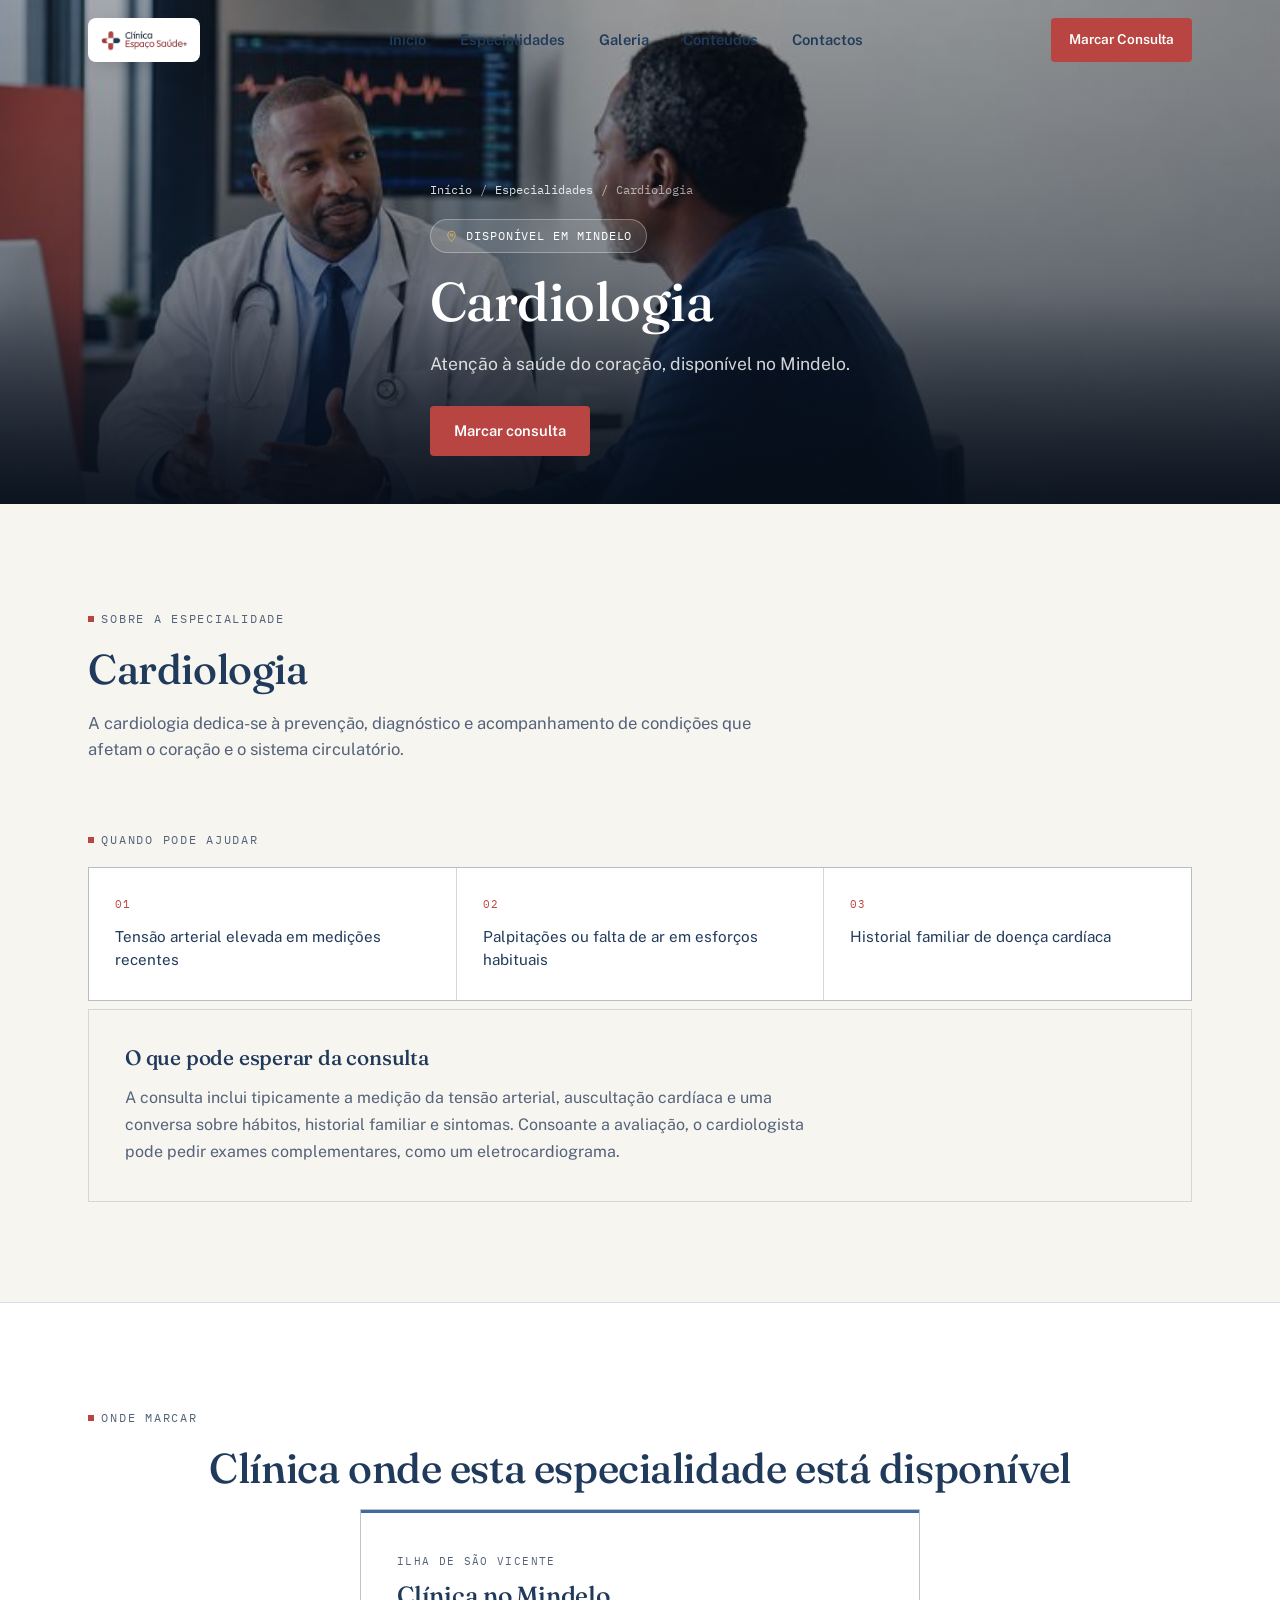
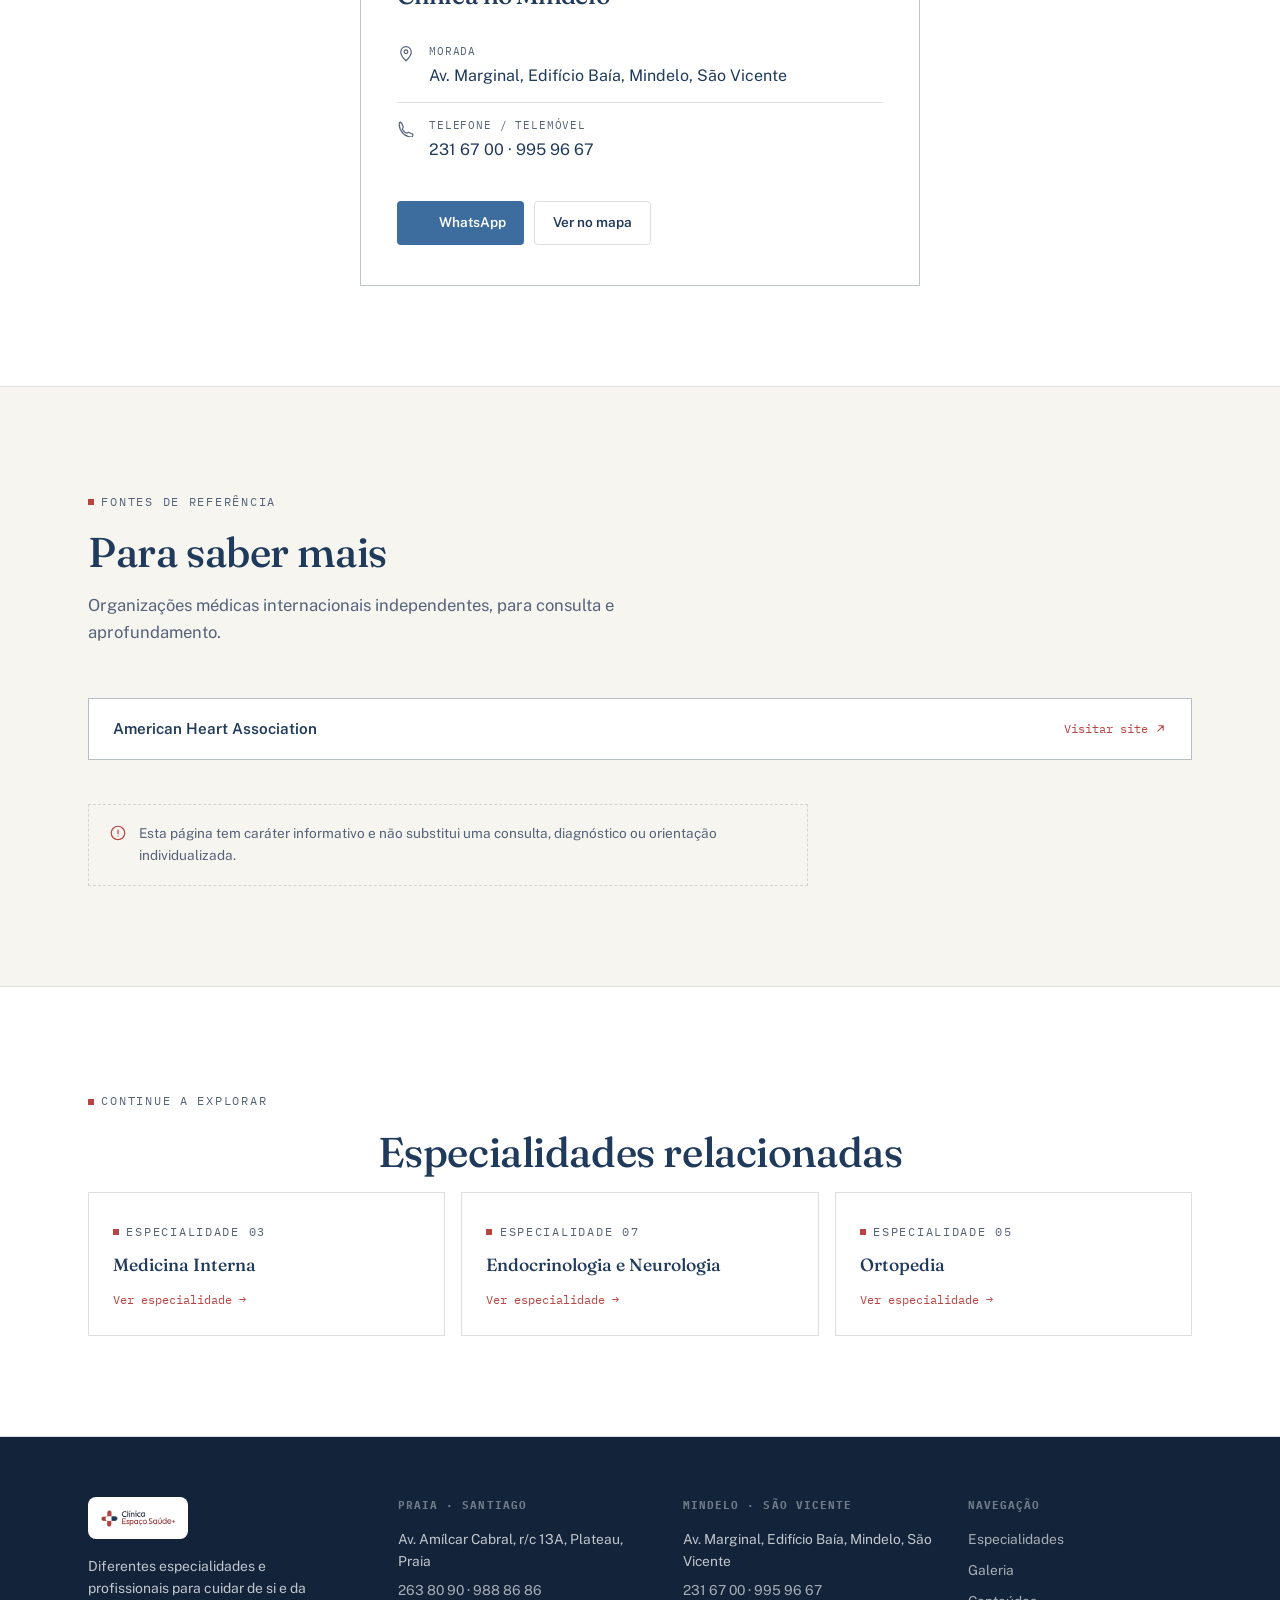
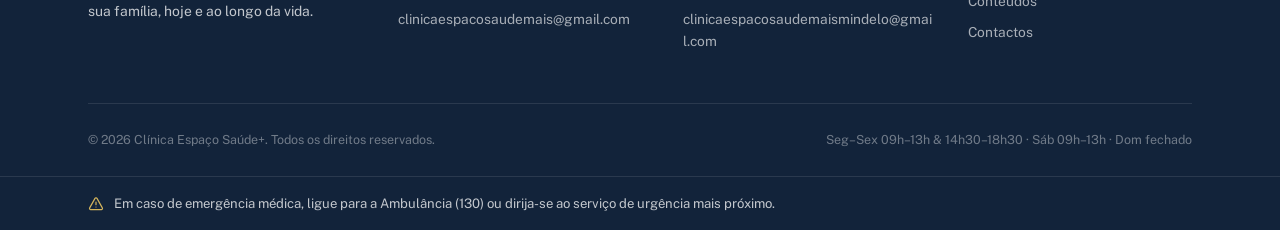
==== commit a4ca0851: "Add files via upload Atualiza a pagina" ====
--- a/especialidades/cardiologia/index.html
+++ b/especialidades/cardiologia/index.html
@@ -21,7 +21,7 @@
 <link rel="preconnect" href="https://fonts.googleapis.com">
 <link rel="preconnect" href="https://fonts.gstatic.com" crossorigin>
 <link href="https://fonts.googleapis.com/css2?family=Fraunces:ital,opsz,wght@0,9..144,440;0,9..144,500;0,9..144,600;1,9..144,500&family=Public+Sans:wght@400;500;600;700&family=IBM+Plex+Mono:wght@400;500&display=swap" rel="stylesheet">
-<link rel="stylesheet" href="../../assets/site.css">
+<link rel="stylesheet" href="../../assets/site.css?v=1787572441">
 </head>
 <body>
 
@@ -173,6 +173,6 @@
 
 <button class="back-to-top" aria-label="Voltar ao topo"><svg viewBox="0 0 24 24" fill="none" stroke-width="2" stroke-linecap="round" stroke-linejoin="round"><path d="M12 19V5M5 12l7-7 7 7"/></svg></button>
 
-<script src="../../assets/page.js"></script>
+<script src="../../assets/page.js?v=1787572441"></script>
 </body>
 </html>
--- a/assets/site.css
+++ b/assets/site.css
@@ -1,11 +1,11 @@
 /* ============ RESET ============ */
 *,*::before,*::after{box-sizing:border-box;margin:0;padding:0;}
-html{scroll-behavior:smooth;}
+html{scroll-behavior:smooth;overflow-x:hidden;max-width:100%;}
 img,svg{display:block;max-width:100%;}
 a{color:inherit;text-decoration:none;}
 button{font:inherit;background:none;border:none;cursor:pointer;color:inherit;}
 ul{list-style:none;}
-img{height:auto;}
+img{max-width:100%;height:auto;}
 
 /* ============ TOKENS (paleta real da logo) ============ */
 :root{
@@ -26,7 +26,7 @@
   --font-mono:'IBM Plex Mono','SFMono-Regular',Menlo,monospace;
 }
 
-body{font-family:var(--font-body);background:var(--bruma);color:var(--tinta);line-height:1.6;overflow-x:hidden;-webkit-font-smoothing:antialiased;}
+body{font-family:var(--font-body);background:var(--bruma);color:var(--tinta);line-height:1.6;overflow-x:hidden;overflow-wrap:break-word;word-wrap:break-word;-webkit-font-smoothing:antialiased;}
 h1,h2,h3{font-family:var(--font-display);font-weight:500;line-height:1.14;letter-spacing:-.01em;}
 .container{max-width:1160px;margin:0 auto;padding:0 28px;}
 .section{padding:100px 0;position:relative;}
@@ -80,7 +80,8 @@
 .main-nav button::after{content:'';position:absolute;left:0;bottom:0;width:0;height:1px;background:currentColor;transition:width .3s var(--ease);}
 .main-nav button:hover::after{width:100%;}
 .header-cta{display:inline-flex;}
-.menu-toggle{display:none;flex-direction:column;justify-content:center;align-items:center;gap:5px;width:44px;height:44px;}
+.menu-toggle{display:none;flex-direction:column;justify-content:center;align-items:center;gap:5px;width:44px;height:44px;background:rgba(16,43,58,.35);border-radius:10px;backdrop-filter:blur(6px);-webkit-backdrop-filter:blur(6px);transition:background .3s var(--ease);}
+.site-header.scrolled .menu-toggle{background:rgba(16,43,58,.08);}
 .menu-toggle span{height:2px;background:#fff;width:26px;transition:transform .3s var(--ease),opacity .3s var(--ease),background .3s var(--ease);}
 .site-header.scrolled .menu-toggle span{background:var(--tinta);}
 .menu-toggle.active span:nth-child(1){transform:translateY(7px) rotate(45deg);}
@@ -94,12 +95,12 @@
 /* ============ HERO ============ */
 .hero{position:relative;min-height:92vh;display:flex;align-items:center;overflow:hidden;background:var(--tinta-deep);}
 .hero .container{width:100%;}
-.hero-photo{position:absolute;inset:0;background-image:url('assets/background/hero-familia-ilhas.jpg');background-size:cover;background-position:center 26%;background-repeat:no-repeat;}
+.hero-photo{position:absolute;inset:0;width:100%;height:100%;object-fit:cover;object-position:center 26%;}
 .hero-overlay{position:absolute;inset:0;background:linear-gradient(105deg,rgba(8,18,32,.82) 0%,rgba(8,18,32,.6) 34%,rgba(8,18,32,.28) 58%,rgba(8,18,32,.05) 78%);}
 .hero-overlay::after{content:'';position:absolute;inset:0;background:linear-gradient(to top,rgba(6,14,26,.55),transparent 40%);}
 @media (max-width:900px){
   .hero{min-height:100vh;}
-  .hero-photo{background-position:78% center;}
+  .hero-photo{object-position:78% center;}
   .hero-overlay{background:linear-gradient(180deg,rgba(8,18,32,.55) 0%,rgba(8,18,32,.72) 55%,rgba(8,18,32,.92) 100%);}
 }
 .hero-inner{position:relative;z-index:1;max-width:640px;padding:170px 0 90px;}
@@ -157,7 +158,7 @@
   .specialty-streaming{padding:70px 18px;}
   .specialty-streaming__heading{grid-template-columns:1fr;gap:14px;}
   .specialty-streaming__rail{width:calc(100% + 36px);margin-left:-18px;padding:12px 18px 27px;gap:12px;}
-  .specialty-streaming__card{flex-basis:78vw;min-height:260px;}
+  .specialty-streaming__card{flex-basis:70vw;min-height:230px;}
   .specialty-streaming__card:hover{transform:none;}
 }
 @media (prefers-reduced-motion:reduce){.specialty-streaming *{transition-duration:.01ms!important;}}
@@ -173,13 +174,14 @@
 
 /* ============ LOCATIONS + MAP ============ */
 .location-panels{display:grid;grid-template-columns:1fr 1fr;gap:1px;background:var(--linha);border:1px solid var(--linha);margin-bottom:40px;}
-.location-panel{background:var(--papel);padding:40px 36px;border-top:3px solid var(--tinta);}
+.location-panel{background:var(--papel);padding:40px 36px;border-top:3px solid var(--tinta);min-width:0;}
 .location-panel[data-loc="mindelo"]{border-top-color:var(--azul-medio);}
 .loc-eyebrow{font-family:var(--font-mono);font-size:.7rem;letter-spacing:.12em;text-transform:uppercase;color:var(--neblina);margin-bottom:10px;}
 .location-panel h3{font-family:var(--font-display);font-size:1.55rem;font-weight:500;margin-bottom:20px;}
 .loc-row{display:flex;gap:14px;padding:14px 0;border-top:1px solid var(--linha);}
 .loc-row:first-of-type{border-top:none;}
 .loc-row svg{width:18px;height:18px;stroke:var(--neblina);flex-shrink:0;margin-top:2px;}
+.loc-row>div{flex:1;min-width:0;}
 .loc-row .label{font-family:var(--font-mono);font-size:.66rem;letter-spacing:.08em;text-transform:uppercase;color:var(--neblina);margin-bottom:3px;}
 .loc-row .val a{transition:color .3s;}
 .loc-row .val a:hover{color:var(--sinal);}
@@ -246,6 +248,7 @@
 /* ============ FOOTER ============ */
 .site-footer{background:var(--tinta-deep);color:rgba(255,255,255,.75);padding:60px 0 26px;}
 .footer-grid{display:grid;grid-template-columns:1.1fr 1fr 1fr .9fr;gap:36px;padding-bottom:44px;}
+.footer-grid>div{min-width:0;}
 .footer-brand-chip{background:#fff;border-radius:8px;padding:8px 12px;display:inline-flex;margin-bottom:16px;}
 .footer-brand-chip img{height:26px;width:auto;}
 .footer-grid p{font-size:.87rem;line-height:1.6;max-width:230px;}
@@ -256,10 +259,10 @@
 .footer-bottom{display:flex;justify-content:space-between;align-items:center;padding-top:26px;border-top:1px solid rgba(255,255,255,.1);font-size:.78rem;color:rgba(255,255,255,.4);flex-wrap:wrap;gap:10px;}
 
 /* ============ FLOATING CTA ============ */
-.float-cta{position:fixed;bottom:26px;right:26px;z-index:120;}
-.float-cta-btn{display:flex;align-items:center;gap:10px;background:var(--sinal);color:#fff;padding:14px 20px;border-radius:100px;box-shadow:0 12px 30px -8px rgba(184,65,62,.55);font-weight:600;font-size:.86rem;transition:transform .3s var(--ease);}
+.float-cta{position:fixed;bottom:26px;right:26px;z-index:120;max-width:calc(100vw - 32px);}
+.float-cta-btn{display:flex;align-items:center;gap:10px;background:var(--sinal);color:#fff;padding:14px 20px;border-radius:100px;box-shadow:0 12px 30px -8px rgba(184,65,62,.55);font-weight:600;font-size:.86rem;transition:transform .3s var(--ease);white-space:nowrap;}
 .float-cta-btn:hover{transform:translateY(-2px);}
-.float-cta-btn svg{width:17px;height:17px;stroke:#fff;}
+.float-cta-btn svg{width:17px;height:17px;stroke:#fff;flex-shrink:0;}
 .back-to-top{position:fixed;bottom:26px;left:26px;width:44px;height:44px;border-radius:50%;background:var(--papel);border:1px solid var(--linha);display:flex;align-items:center;justify-content:center;z-index:119;opacity:0;visibility:hidden;transform:translateY(8px);transition:all .3s var(--ease);}
 .back-to-top.show{opacity:1;visibility:visible;transform:translateY(0);}
 body.view-open .back-to-top,body.view-open .float-cta{opacity:0;visibility:hidden;}
@@ -326,6 +329,7 @@
   .mobile-nav{display:flex;}
   .why-grid{grid-template-columns:1fr;gap:40px;}
   .location-panels{grid-template-columns:1fr;}
+  .location-panel{padding:28px 22px;}
   .footer-grid{grid-template-columns:1fr 1fr;gap:30px;}
   .detail-columns{grid-template-columns:1fr;gap:34px;}
   .indicators-grid{grid-template-columns:1fr;}
@@ -336,6 +340,8 @@
   .footer-grid{grid-template-columns:1fr;}
   .back-to-top{left:16px;bottom:20px;}
   .float-cta{right:16px;bottom:20px;}
+  .float-cta-btn{padding:14px;border-radius:50%;gap:0;}
+  .float-cta-text{display:none;}
   .detail-topbar{padding:14px 18px;}
   .detail-body{padding:38px 0 80px;}
 }
@@ -406,7 +412,7 @@
 .gallery-card:hover .gallery-card__zoom,.gallery-card:focus-visible .gallery-card__zoom{opacity:1;}
 .gallery-card__zoom svg{width:13px;height:13px;stroke:#fff;}
 @media (prefers-reduced-motion:reduce){.gallery-card,.gallery-card img{transition-duration:.01ms;}}
-@media (max-width:760px){.gallery-card{flex-basis:78vw;}}
+@media (max-width:760px){.gallery-rail{width:calc(100% + 36px);margin-left:-18px;padding:12px 18px 27px;gap:12px;}.gallery-card{flex-basis:68vw;}}
 
 /* ============ EXAMES COMPLEMENTARES (faixa estilo streaming) ============ */
 .exam-rail{width:min(1320px,calc(100% + 40px));margin:0 auto;padding:6px 20px 30px;}
@@ -424,7 +430,7 @@
 .exam-card__block p{font-size:.87rem;line-height:1.55;color:var(--tinta);}
 .exam-card__source{display:inline-block;font-family:var(--font-mono);font-size:.7rem;color:var(--sinal);margin-top:4px;}
 .exam-card__source:hover{text-decoration:underline;}
-@media (max-width:760px){.exam-card{flex-basis:82vw;}}
+@media (max-width:760px){.exam-rail{width:calc(100% + 36px);margin-left:-18px;padding:12px 18px 27px;gap:12px;}.exam-card{flex-basis:72vw;}}
 
 /* ============ PÁGINA OFTALMOLOGIA — REFORMULAÇÃO ============ */
 .local-nav{position:sticky;top:64px;z-index:5;background:rgba(245,246,247,.94);backdrop-filter:blur(8px);border-bottom:1px solid var(--linha);}
@@ -497,4 +503,4 @@
 .article-card__meta{margin-top:auto;display:flex;align-items:center;gap:6px;font-family:var(--font-mono);font-size:.72rem;color:var(--neblina);}
 .article-card__meta svg{width:13px;height:13px;stroke:var(--neblina);flex-shrink:0;}
 @media (prefers-reduced-motion:reduce){.article-card,.article-card__photo img,.article-card__underline{transition-duration:.01ms;}}
-@media (max-width:760px){.article-card{flex-basis:78vw;}}
+@media (max-width:760px){.article-rail{width:calc(100% + 36px);margin-left:-18px;padding:12px 18px 27px;gap:12px;}.article-card{flex-basis:68vw;}}
